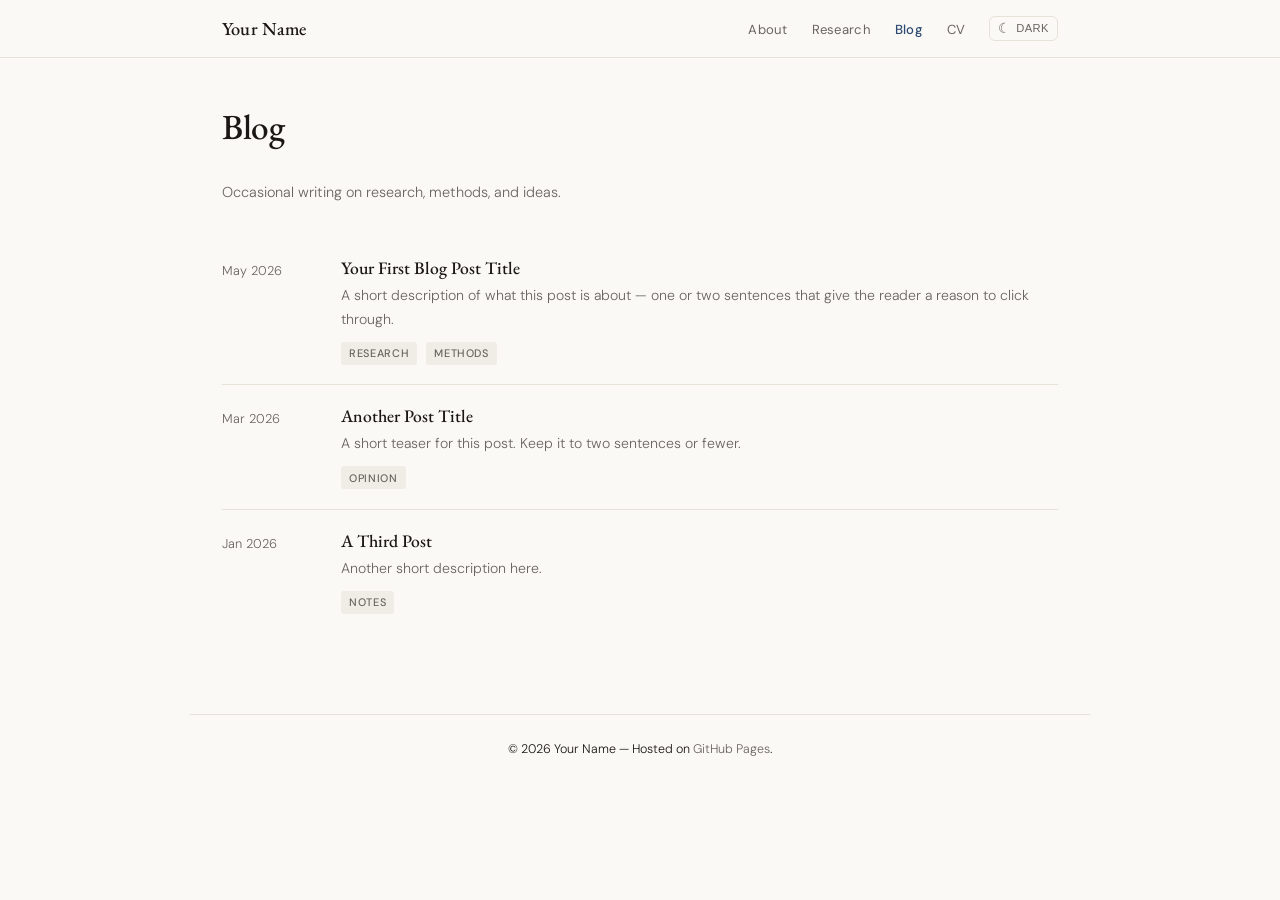
==== blog/index.html @ f955d285 "Initial site" ====
<!DOCTYPE html>
<html lang="en">
<head>
  <meta charset="UTF-8" />
  <meta name="viewport" content="width=device-width, initial-scale=1.0" />
  <title>Blog | Your Name</title>
  <link rel="stylesheet" href="../assets/css/style.css" />
  <script src="../assets/theme.js"></script>
</head>
<body>

<nav>
  <div class="nav-inner">
    <a class="nav-name" href="../index.html">Your Name</a>
    <div class="nav-right">
      <ul class="nav-links">
        <li><a href="../index.html">About</a></li>
        <li><a href="../research/index.html">Research</a></li>
        <li><a href="index.html" class="active">Blog</a></li>
        <li><a href="../cv/index.html">CV</a></li>
      </ul>
      <button class="theme-toggle" id="theme-toggle" aria-label="Switch theme">
        <span class="toggle-icon">☾</span>
        <span class="toggle-label">Dark</span>
      </button>
    </div>
  </div>
</nav>

<main class="page">
  <h1>Blog</h1>

  <p style="color:var(--muted); font-size:0.9rem; margin-bottom:2rem;">
    Occasional writing on research, methods, and ideas.
  </p>

  <div class="blog-list">

    <div class="blog-item">
      <span class="blog-date">May 2026</span>
      <div>
        <div class="blog-title">
          <a href="post-template.html">Your First Blog Post Title</a>
        </div>
        <div class="blog-excerpt">
          A short description of what this post is about — one or two sentences that
          give the reader a reason to click through.
        </div>
        <span class="blog-tag">Research</span>
        <span class="blog-tag">Methods</span>
      </div>
    </div>

    <div class="blog-item">
      <span class="blog-date">Mar 2026</span>
      <div>
        <div class="blog-title">
          <a href="post-template.html">Another Post Title</a>
        </div>
        <div class="blog-excerpt">
          A short teaser for this post. Keep it to two sentences or fewer.
        </div>
        <span class="blog-tag">Opinion</span>
      </div>
    </div>

    <div class="blog-item">
      <span class="blog-date">Jan 2026</span>
      <div>
        <div class="blog-title">
          <a href="post-template.html">A Third Post</a>
        </div>
        <div class="blog-excerpt">
          Another short description here.
        </div>
        <span class="blog-tag">Notes</span>
      </div>
    </div>

  </div>
</main>

<footer>
  <p>© <span id="year"></span> Your Name &mdash; Hosted on
    <a href="https://pages.github.com" target="_blank">GitHub Pages</a>.
  </p>
  <script>document.getElementById('year').textContent = new Date().getFullYear();</script>
</footer>

</body>
</html>
---- assets/css/style.css ----
@import url('https://fonts.googleapis.com/css2?family=EB+Garamond:ital,wght@0,400;0,500;0,600;1,400&family=DM+Sans:wght@300;400;500&display=swap');

/* ── LIGHT MODE (default) ── */
:root {
  --bg:           #faf9f6;
  --surface:      #ffffff;
  --border:       #e6e2d8;
  --text:         #1a1714;
  --muted:        #6b6560;
  --accent:       #2c4a72;
  --accent-light: #e8f0f8;
  --link:         #2c4a72;
  --link-hover:   #1a2e4a;
  --tag-bg:       #f0ede6;
  --nav-bg:       rgba(250,249,246,0.95);
  --nav-height:   58px;
}

/* ── DARK MODE ── */
[data-theme="dark"] {
  --bg:           #141210;
  --surface:      #1e1b18;
  --border:       #2e2a25;
  --text:         #e8e4dc;
  --muted:        #8a8278;
  --accent:       #7aabda;
  --accent-light: #1a2e42;
  --link:         #7aabda;
  --link-hover:   #a8ccea;
  --tag-bg:       #252118;
  --nav-bg:       rgba(20,18,16,0.95);
}

/* Respect OS preference when no manual override */
@media (prefers-color-scheme: dark) {
  :root:not([data-theme="light"]) {
    --bg:           #141210;
    --surface:      #1e1b18;
    --border:       #2e2a25;
    --text:         #e8e4dc;
    --muted:        #8a8278;
    --accent:       #7aabda;
    --accent-light: #1a2e42;
    --link:         #7aabda;
    --link-hover:   #a8ccea;
    --tag-bg:       #252118;
    --nav-bg:       rgba(20,18,16,0.95);
  }
}

*, *::before, *::after { box-sizing: border-box; margin: 0; padding: 0; }
html { font-size: 16px; scroll-behavior: smooth; }

body {
  background: var(--bg);
  color: var(--text);
  font-family: 'DM Sans', sans-serif;
  font-weight: 300;
  line-height: 1.7;
  min-height: 100vh;
  transition: background 0.25s, color 0.25s;
}

/* ── NAV ── */
nav {
  position: sticky;
  top: 0;
  z-index: 100;
  background: var(--nav-bg);
  backdrop-filter: blur(10px);
  -webkit-backdrop-filter: blur(10px);
  border-bottom: 1px solid var(--border);
  height: var(--nav-height);
  display: flex;
  align-items: center;
  transition: background 0.25s, border-color 0.25s;
}

.nav-inner {
  max-width: 900px;
  margin: 0 auto;
  padding: 0 2rem;
  width: 100%;
  display: flex;
  align-items: center;
  justify-content: space-between;
  gap: 1rem;
}

.nav-name {
  font-family: 'EB Garamond', Georgia, serif;
  font-size: 1.15rem;
  font-weight: 500;
  color: var(--text);
  text-decoration: none;
  white-space: nowrap;
  letter-spacing: 0.01em;
  transition: color 0.25s;
}

.nav-right {
  display: flex;
  align-items: center;
  gap: 0.25rem;
}

.nav-links {
  display: flex;
  gap: 0.1rem;
  list-style: none;
}

.nav-links a {
  font-size: 0.82rem;
  font-weight: 400;
  color: var(--muted);
  text-decoration: none;
  padding: 0.3rem 0.7rem;
  border-radius: 4px;
  letter-spacing: 0.02em;
  transition: color 0.15s, background 0.15s;
}
.nav-links a:hover  { color: var(--text); background: var(--tag-bg); }
.nav-links a.active { color: var(--accent); font-weight: 500; }

/* ── THEME TOGGLE ── */
.theme-toggle {
  background: none;
  border: 1px solid var(--border);
  border-radius: 6px;
  cursor: pointer;
  padding: 0.28rem 0.5rem;
  font-size: 0.85rem;
  line-height: 1;
  color: var(--muted);
  transition: border-color 0.15s, background 0.15s, color 0.15s;
  display: flex;
  align-items: center;
  gap: 0.35rem;
  white-space: nowrap;
  margin-left: 0.5rem;
}
.theme-toggle:hover {
  border-color: var(--accent);
  color: var(--accent);
  background: var(--accent-light);
}
.theme-toggle .toggle-label {
  font-size: 0.7rem;
  font-weight: 500;
  letter-spacing: 0.04em;
  text-transform: uppercase;
}

/* ── LAYOUT ── */
.page {
  max-width: 900px;
  margin: 0 auto;
  padding: 3rem 2rem 5rem;
}

h1 {
  font-family: 'EB Garamond', Georgia, serif;
  font-size: 2.2rem;
  font-weight: 500;
  letter-spacing: -0.01em;
  line-height: 1.2;
  margin-bottom: 2rem;
  color: var(--text);
}

h2 {
  font-family: 'EB Garamond', Georgia, serif;
  font-size: 1.45rem;
  font-weight: 500;
  color: var(--text);
  margin: 2.5rem 0 1rem;
  padding-bottom: 0.4rem;
  border-bottom: 1px solid var(--border);
}

h3 {
  font-family: 'EB Garamond', Georgia, serif;
  font-size: 1.1rem;
  font-weight: 500;
  color: var(--text);
  margin-bottom: 0.25rem;
}

p { margin-bottom: 1rem; color: var(--text); }
p:last-child { margin-bottom: 0; }

a { color: var(--link); text-decoration: none; }
a:hover { color: var(--link-hover); text-decoration: underline; }

/* ── ABOUT PAGE ── */
.about-grid {
  display: grid;
  grid-template-columns: 200px 1fr;
  gap: 3rem;
  align-items: start;
}

.about-photo {
  display: flex;
  flex-direction: column;
  align-items: center;
  gap: 1.2rem;
  position: sticky;
  top: calc(var(--nav-height) + 2rem);
}

.photo-placeholder {
  width: 180px;
  height: 180px;
  border-radius: 50%;
  background: linear-gradient(135deg, var(--tag-bg) 0%, var(--border) 100%);
  border: 3px solid var(--border);
  display: flex;
  align-items: center;
  justify-content: center;
  color: var(--muted);
  font-size: 0.75rem;
  text-align: center;
  letter-spacing: 0.05em;
  text-transform: uppercase;
}

.social-links {
  display: flex;
  flex-wrap: wrap;
  justify-content: center;
  gap: 0.4rem;
}

.social-links a {
  font-size: 0.72rem;
  font-weight: 500;
  letter-spacing: 0.05em;
  text-transform: uppercase;
  color: var(--muted);
  padding: 0.25rem 0.6rem;
  border: 1px solid var(--border);
  border-radius: 3px;
  transition: all 0.15s;
  text-decoration: none;
}
.social-links a:hover {
  color: var(--accent);
  border-color: var(--accent);
  background: var(--accent-light);
  text-decoration: none;
}

.about-bio { font-size: 0.97rem; }
.about-bio p { margin-bottom: 1.1rem; }

/* ── PUBLICATIONS (selected, on About page) ── */
.pubs-list { list-style: none; }

.pub-item {
  display: grid;
  grid-template-columns: 28px 1fr;
  gap: 0.5rem 1rem;
  padding: 0.9rem 0;
  border-bottom: 1px solid var(--border);
  font-size: 0.9rem;
}
.pub-item:last-child { border-bottom: none; }

.pub-num {
  color: var(--muted);
  font-size: 0.8rem;
  padding-top: 0.1rem;
  text-align: right;
  font-variant-numeric: tabular-nums;
}

.pub-title {
  font-family: 'EB Garamond', Georgia, serif;
  font-size: 1.0rem;
  font-weight: 500;
  color: var(--text);
  line-height: 1.4;
  margin-bottom: 0.2rem;
}
.pub-title a { color: var(--text); }
.pub-title a:hover { color: var(--accent); text-decoration: none; }

.pub-authors { color: var(--muted); font-size: 0.84rem; margin-bottom: 0.2rem; }
.pub-authors strong { color: var(--text); font-weight: 500; }
.pub-venue { font-size: 0.84rem; color: var(--muted); font-style: italic; margin-bottom: 0.35rem; }

.pub-links { display: flex; gap: 0.4rem; flex-wrap: wrap; }
.pub-tag {
  font-size: 0.7rem;
  font-weight: 500;
  letter-spacing: 0.06em;
  text-transform: uppercase;
  padding: 0.18rem 0.55rem;
  border-radius: 3px;
  background: var(--tag-bg);
  color: var(--muted);
  text-decoration: none;
  border: 1px solid transparent;
  transition: all 0.15s;
}
.pub-tag:hover { color: var(--accent); border-color: var(--accent); background: var(--accent-light); text-decoration: none; }
.pub-tag.arxiv { background: #fef3e2; color: #8a5c00; }
[data-theme="dark"] .pub-tag.arxiv { background: #2a1f08; color: #d4a050; }
.pub-tag.arxiv:hover { border-color: #c47c00; }
.pub-tag.doi { background: #e8f5e9; color: #2e6b35; }
[data-theme="dark"] .pub-tag.doi { background: #0d2210; color: #6abf74; }
.pub-tag.doi:hover { border-color: #2e6b35; }

/* ── RESEARCH ── */
.research-grid { display: flex; flex-direction: column; }

.research-card {
  display: grid;
  grid-template-columns: 220px 1fr;
  gap: 1.8rem;
  padding: 1.8rem 0;
  border-bottom: 1px solid var(--border);
}
.research-card:last-child { border-bottom: none; }

.research-img {
  width: 220px;
  height: 150px;
  background: var(--tag-bg);
  border-radius: 6px;
  border: 1px solid var(--border);
  display: flex;
  align-items: center;
  justify-content: center;
  color: var(--muted);
  font-size: 0.72rem;
  text-align: center;
  letter-spacing: 0.04em;
  text-transform: uppercase;
  overflow: hidden;
}
.research-img img { width: 100%; height: 100%; object-fit: cover; border-radius: 5px; }

.research-body h3 { font-size: 1.15rem; margin-bottom: 0.5rem; }
.research-body p { font-size: 0.9rem; color: var(--muted); margin-bottom: 0.8rem; }
.research-papers { font-size: 0.82rem; color: var(--muted); }
.research-papers a { color: var(--accent); }

/* ── BLOG ── */
.blog-list { display: flex; flex-direction: column; }

.blog-item {
  display: grid;
  grid-template-columns: 100px 1fr;
  gap: 1.2rem;
  padding: 1.2rem 0;
  border-bottom: 1px solid var(--border);
  align-items: start;
}
.blog-item:last-child { border-bottom: none; }

.blog-date {
  font-size: 0.8rem;
  color: var(--muted);
  padding-top: 0.25rem;
  font-variant-numeric: tabular-nums;
  white-space: nowrap;
}

.blog-title {
  font-family: 'EB Garamond', Georgia, serif;
  font-size: 1.1rem;
  font-weight: 500;
  margin-bottom: 0.25rem;
  line-height: 1.35;
}
.blog-title a { color: var(--text); }
.blog-title a:hover { color: var(--accent); text-decoration: none; }

.blog-excerpt { font-size: 0.88rem; color: var(--muted); margin-bottom: 0.4rem; }

.blog-tag {
  display: inline-block;
  font-size: 0.68rem;
  font-weight: 500;
  letter-spacing: 0.06em;
  text-transform: uppercase;
  padding: 0.15rem 0.5rem;
  border-radius: 3px;
  background: var(--tag-bg);
  color: var(--muted);
  margin-right: 0.3rem;
}

/* ── CV ── */
.cv-section { margin-bottom: 2.5rem; }
.cv-entry {
  display: grid;
  grid-template-columns: 110px 1fr;
  gap: 1rem;
  padding: 0.8rem 0;
  border-bottom: 1px solid var(--border);
  font-size: 0.9rem;
}
.cv-entry:last-child { border-bottom: none; }
.cv-year { color: var(--muted); font-size: 0.82rem; padding-top: 0.1rem; }
.cv-title { font-weight: 500; margin-bottom: 0.1rem; }
.cv-detail { color: var(--muted); font-size: 0.85rem; }

.cv-download {
  display: inline-flex;
  align-items: center;
  gap: 0.5rem;
  background: var(--accent);
  color: #fff;
  padding: 0.55rem 1.2rem;
  border-radius: 4px;
  font-size: 0.83rem;
  font-weight: 500;
  letter-spacing: 0.03em;
  text-decoration: none;
  margin-bottom: 2rem;
  transition: background 0.15s;
}
.cv-download:hover { background: var(--link-hover); text-decoration: none; color: #fff; }

/* ── FOOTER ── */
footer {
  border-top: 1px solid var(--border);
  padding: 1.5rem 2rem;
  text-align: center;
  font-size: 0.78rem;
  color: var(--muted);
  max-width: 900px;
  margin: 0 auto;
  transition: border-color 0.25s;
}
footer a { color: var(--muted); }
footer a:hover { color: var(--accent); }

/* ── RESPONSIVE ── */
@media (max-width: 680px) {
  .about-grid { grid-template-columns: 1fr; }
  .about-photo { position: static; flex-direction: row; flex-wrap: wrap; }
  .research-card { grid-template-columns: 1fr; }
  .research-img { width: 100%; }
  .cv-entry { grid-template-columns: 80px 1fr; }
  .pub-item { grid-template-columns: 22px 1fr; }
  .blog-item { grid-template-columns: 80px 1fr; }
  .nav-links a { padding: 0.25rem 0.5rem; font-size: 0.78rem; }
  .toggle-label { display: none; }
}
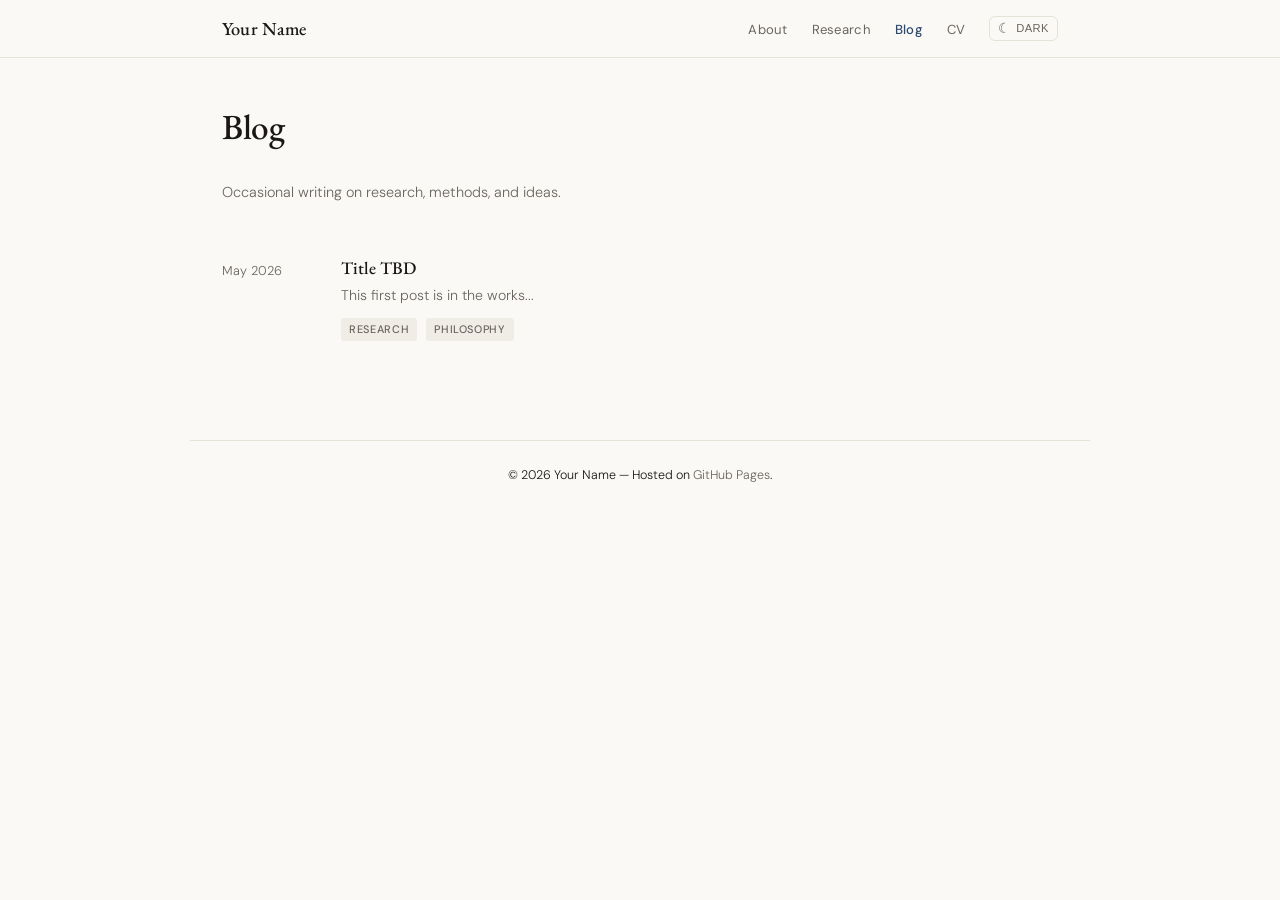
==== commit 66e78213: "Update research and blog pages" ====
--- a/blog/index.html
+++ b/blog/index.html
@@ -40,40 +40,13 @@
       <span class="blog-date">May 2026</span>
       <div>
         <div class="blog-title">
-          <a href="post-template.html">Your First Blog Post Title</a>
+          <a href="post-template.html">Title TBD</a>
         </div>
         <div class="blog-excerpt">
-          A short description of what this post is about — one or two sentences that
-          give the reader a reason to click through.
+          This first post is in the works...
         </div>
         <span class="blog-tag">Research</span>
-        <span class="blog-tag">Methods</span>
-      </div>
-    </div>
-
-    <div class="blog-item">
-      <span class="blog-date">Mar 2026</span>
-      <div>
-        <div class="blog-title">
-          <a href="post-template.html">Another Post Title</a>
-        </div>
-        <div class="blog-excerpt">
-          A short teaser for this post. Keep it to two sentences or fewer.
-        </div>
-        <span class="blog-tag">Opinion</span>
-      </div>
-    </div>
-
-    <div class="blog-item">
-      <span class="blog-date">Jan 2026</span>
-      <div>
-        <div class="blog-title">
-          <a href="post-template.html">A Third Post</a>
-        </div>
-        <div class="blog-excerpt">
-          Another short description here.
-        </div>
-        <span class="blog-tag">Notes</span>
+        <span class="blog-tag">Philosophy</span>
       </div>
     </div>
 
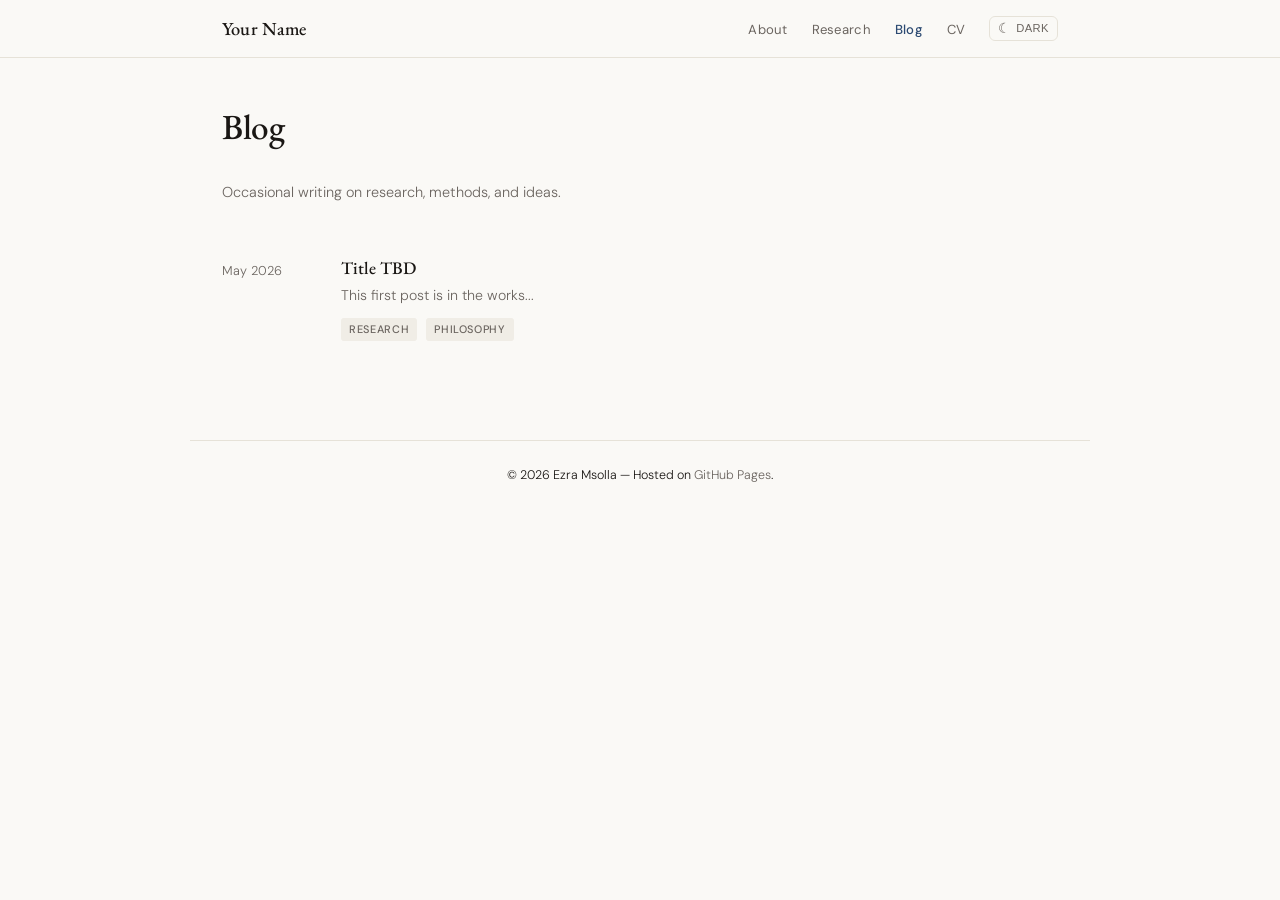
==== commit 071b4c3e: "Update research and blog pages" ====
--- a/blog/index.html
+++ b/blog/index.html
@@ -3,7 +3,7 @@
 <head>
   <meta charset="UTF-8" />
   <meta name="viewport" content="width=device-width, initial-scale=1.0" />
-  <title>Blog | Your Name</title>
+  <title>Blog | Ezra Msolla</title>
   <link rel="stylesheet" href="../assets/css/style.css" />
   <script src="../assets/theme.js"></script>
 </head>
@@ -54,7 +54,7 @@
 </main>
 
 <footer>
-  <p>© <span id="year"></span> Your Name &mdash; Hosted on
+  <p>© <span id="year"></span> Ezra Msolla &mdash; Hosted on
     <a href="https://pages.github.com" target="_blank">GitHub Pages</a>.
   </p>
   <script>document.getElementById('year').textContent = new Date().getFullYear();</script>
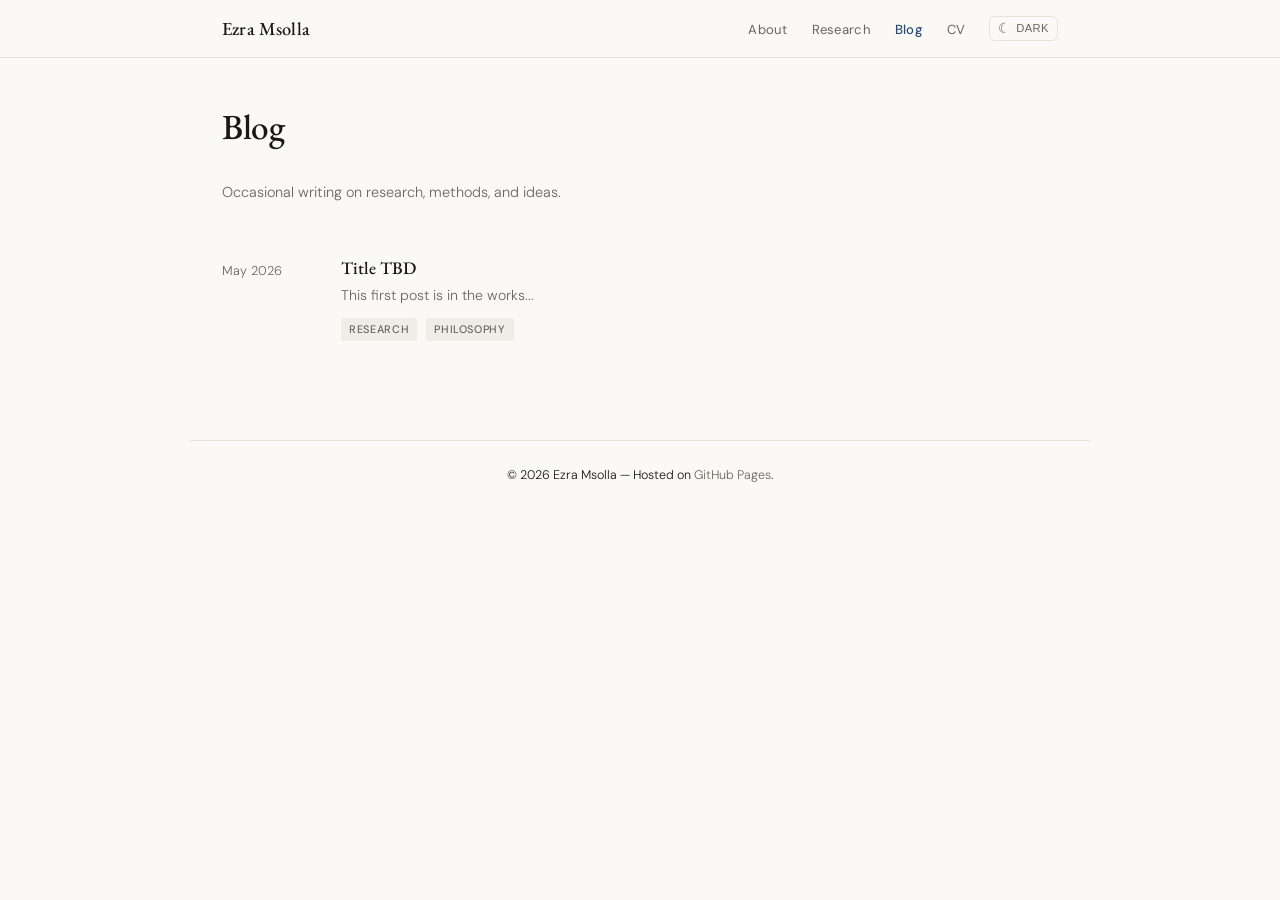
==== commit 5c921669: "Update index.html" ====
--- a/blog/index.html
+++ b/blog/index.html
@@ -11,7 +11,7 @@
 
 <nav>
   <div class="nav-inner">
-    <a class="nav-name" href="../index.html">Your Name</a>
+    <a class="nav-name" href="../index.html">Ezra Msolla</a>
     <div class="nav-right">
       <ul class="nav-links">
         <li><a href="../index.html">About</a></li>
